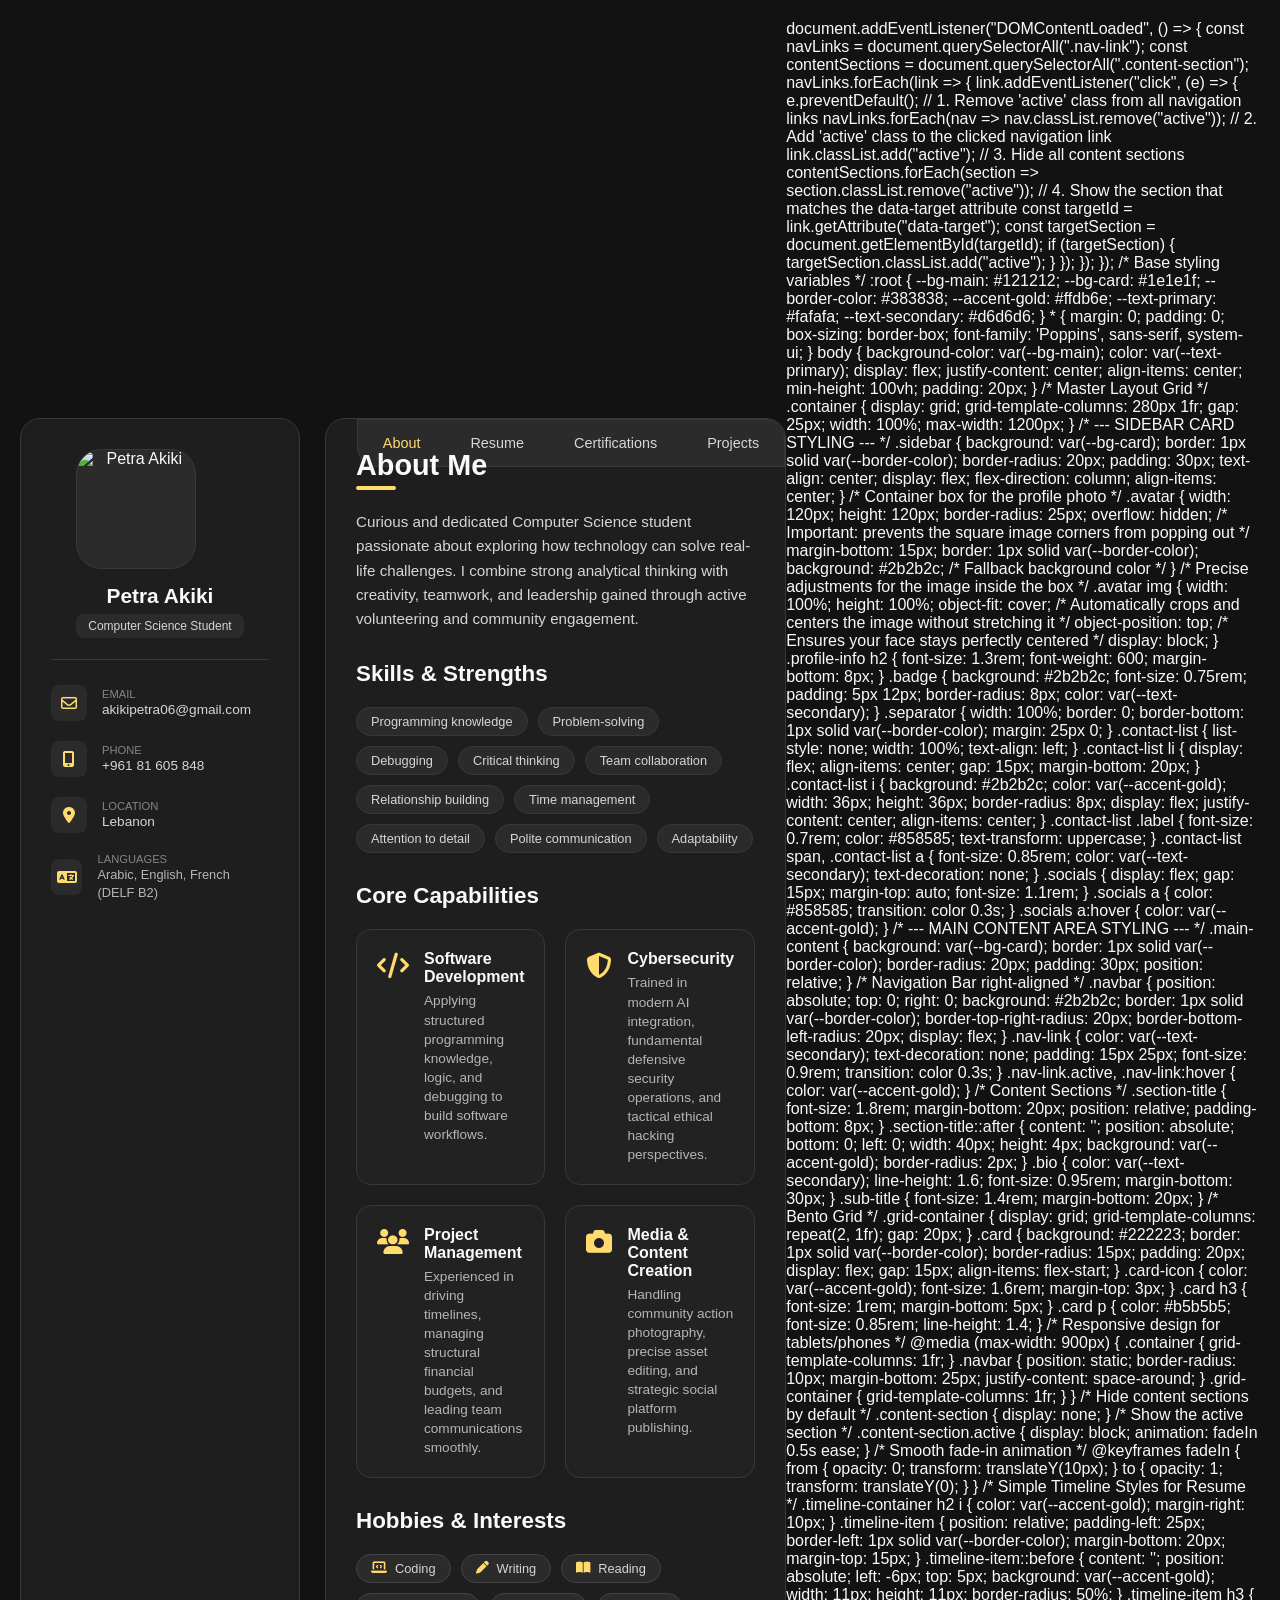
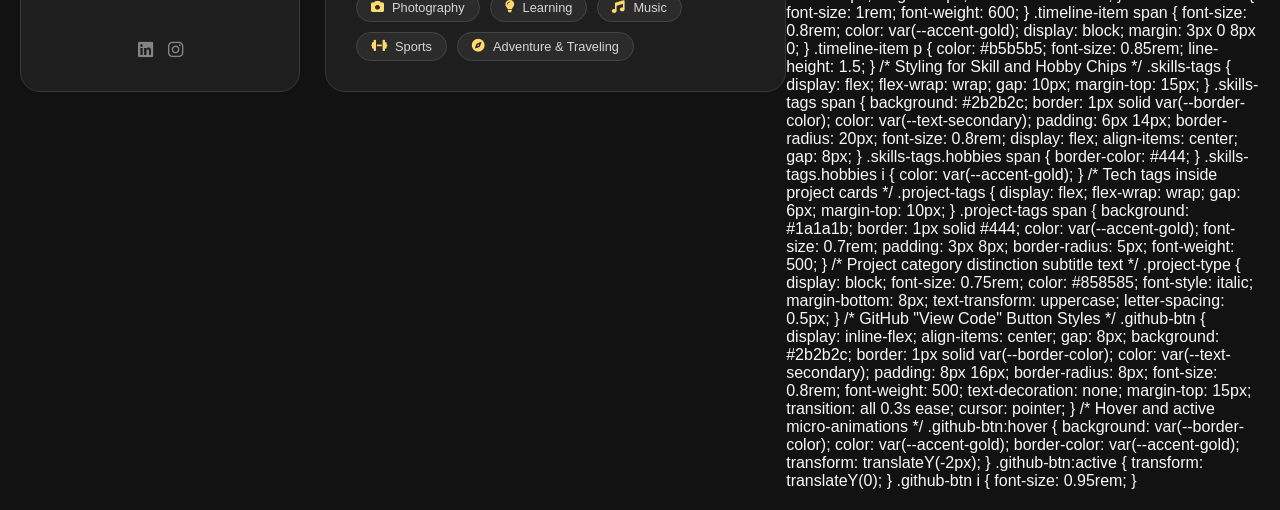
==== index.html @ c352411d "Rename pcv.html to index.html" ====
<!DOCTYPE html>
<html lang="en">
<head>
    <meta charset="UTF-8">
    <meta name="viewport" content="width=device-width, initial-scale=1.0">
    <title>Petra Akiki - Portfolio</title>
    <link rel="stylesheet" href="style.css">
    <link rel="stylesheet" href="https://cdnjs.cloudflare.com/ajax/libs/font-awesome/6.4.0/css/all.min.css">
</head>
<body>

    <div class="container">
        
        <aside class="sidebar">
            <div class="profile-info">
                <div class="avatar">
                    <img src="petra.jpg" alt="Petra Akiki">
                </div>
                <h2>Petra Akiki</h2>
                <span class="badge">Computer Science Student</span>
            </div>

            <hr class="separator">

            <ul class="contact-list">
                <li>
                    <i class="fa-regular fa-envelope"></i>
                    <div>
                        <p class="label">Email</p>
                        <a href="mailto:akikipetra06@gmail.com">akikipetra06@gmail.com</a>
                    </div>
                </li>
                <li>
                    <i class="fa-solid fa-mobile-screen-button"></i>
                    <div>
                        <p class="label">Phone</p>
                        <span>+961 81 605 848</span>
                    </div>
                </li>
                <li>
                    <i class="fa-solid fa-location-dot"></i>
                    <div>
                        <p class="label">Location</p>
                        <span>Lebanon</span>
                    </div>
                </li>
                <li>
                    <i class="fa-solid fa-language"></i>
                    <div>
                        <p class="label">Languages</p>
                        <span style="font-size: 0.8rem; color: #b5b5b5;">
                            Arabic, English, French (DELF B2)
                        </span>
                    </div>
                </li>
            </ul>

            <div class="socials">
                <a href="https://linkedin.com/in/PetraAKIKI" target="_blank"><i class="fa-brands fa-linkedin"></i></a>
                <a href="https://instagram.com/petra_akiki" target="_blank"><i class="fa-brands fa-instagram"></i></a>
            </div>
        </aside>

        <main class="main-content">
            
            <nav class="navbar">
                <a href="#" class="nav-link active" data-target="about">About</a>
                <a href="#" class="nav-link" data-target="resume">Resume</a>
                <a href="#" class="nav-link" data-target="certifications">Certifications</a>
                <a href="#" class="nav-link" data-target="projects">Projects</a>            
            </nav>

            <section id="about" class="content-section active">
                <h1 class="section-title">About Me</h1>
                <p class="bio">
                    Curious and dedicated Computer Science student passionate about exploring how technology can solve real-life challenges. I combine strong analytical thinking with creativity, teamwork, and leadership gained through active volunteering and community engagement.
                </p>

                <h2 class="sub-title">Skills & Strengths</h2>
                <div class="skills-tags">
                    <span>Programming knowledge</span>
                    <span>Problem-solving</span>
                    <span>Debugging</span>
                    <span>Critical thinking</span>
                    <span>Team collaboration</span>
                    <span>Relationship building</span>
                    <span>Time management</span>
                    <span>Attention to detail</span>
                    <span>Polite communication</span>
                    <span>Adaptability</span>
                </div>

                <h2 class="sub-title" style="margin-top: 30px;">Core Capabilities</h2>
                <div class="grid-container">
                    <div class="card">
                        <i class="fa-solid fa-code card-icon"></i>
                        <div>
                            <h3>Software Development</h3>
                            <p>Applying structured programming knowledge, logic, and debugging to build software workflows.</p>
                        </div>
                    </div>
                    <div class="card">
                        <i class="fa-solid fa-shield-halved card-icon"></i>
                        <div>
                            <h3>Cybersecurity</h3>
                            <p>Trained in modern AI integration, fundamental defensive security operations, and tactical ethical hacking perspectives.</p>
                        </div>
                    </div>
                    <div class="card">
                        <i class="fa-solid fa-users card-icon"></i>
                        <div>
                            <h3>Project Management</h3>
                            <p>Experienced in driving timelines, managing structural financial budgets, and leading team communications smoothly.</p>
                        </div>
                    </div>
                    <div class="card">
                        <i class="fa-solid fa-camera card-icon"></i>
                        <div>
                            <h3>Media & Content Creation</h3>
                            <p>Handling community action photography, precise asset editing, and strategic social platform publishing.</p>
                        </div>
                    </div>
                </div>

                <h2 class="sub-title" style="margin-top: 30px;">Hobbies & Interests</h2>
                <div class="skills-tags hobbies">
                    <span><i class="fa-solid fa-laptop-code"></i> Coding</span>
                    <span><i class="fa-solid fa-pen"></i> Writing</span>
                    <span><i class="fa-solid fa-book-open"></i> Reading</span>
                    <span><i class="fa-solid fa-camera"></i> Photography</span>
                    <span><i class="fa-solid fa-lightbulb"></i> Learning</span>
                    <span><i class="fa-solid fa-music"></i> Music</span>
                    <span><i class="fa-solid fa-dumbbell"></i> Sports</span>
                    <span><i class="fa-solid fa-compass"></i> Adventure & Traveling</span>
                </div>
            </section>

            <section id="resume" class="content-section">
                <h1 class="section-title">Resume</h1>
                
                <div class="timeline-container">
                    <h2 class="sub-title"><i class="fa-solid fa-briefcase"></i> Professional Experience</h2>
                    <div class="timeline-item">
                        <h3>Instructor — GROUPE Z</h3>
                        <span>2024 - Present</span>
                        <p>Facilitated high-level cooperative communication channels across internal staff, youth participants, parental stakeholders, and leadership. Actively relied on deep patience and strategic problem-solving daily.</p>
                    </div>
                    <div class="timeline-item">
                        <h3>Sales Representative — NAT'S NUTS</h3>
                        <span>2025 - Present</span>
                        <p>Utilized persuasive relationship-building frameworks, active listening, and a proactive attitude to systematically exceed designated sales benchmarks and deliver granular daily revenue logging.</p>
                    </div>
                </div>

                <div class="timeline-container" style="margin-top: 30px;">
                    <h2 class="sub-title"><i class="fa-solid fa-hands-holding-child"></i> Volunteering & Community Service</h2>
                    <div class="timeline-item">
                        <h3>Animatrice, Social Agent, Treasurer & Secretary — Fersen / Tala2e3 / Chabibeh</h3>
                        <span>2015 - 2025</span>
                        <p>Managed multiple overlapping concurrent community operations. Spearheaded end-to-end camp logistics, generated visual media assets for social networks, organized financial logging systems, balanced operating budgets, and directly handled critical customer service operations.</p>
                    </div>
                    <div class="timeline-item">
                        <h3>Scout Troop Leader — Mar Ephrem Scout, Kfardebian</h3>
                        <span>2012 - 2022</span>
                        <p>Coordinated safely structured remote camping ventures, integrated foundational life lessons into engaging weekly events, and conducted alignment meetings alongside parent circles and troop directors.</p>
                    </div>
                    <div class="timeline-item">
                        <h3>Choral Music Player — Mar Ephrem Kfardebian</h3>
                        <span>2019 - 2024</span>
                        <p>Contributed to communal group musical events and rhythmic team settings.</p>
                    </div>
                    <div class="timeline-item">
                        <h3>Voluntary Assistant — SESOBEL</h3>
                        <span>June 2023 - July 2023</span>
                        <p>Employed heavy empathetic care strategies and close teamwork models to provide structured, safe, and positive spaces tailored for children navigating disabilities.</p>
                    </div>
                </div>

                <div class="timeline-container" style="margin-top: 30px;">
                    <h2 class="sub-title"><i class="fa-solid fa-graduation-cap"></i> Education</h2>
                    <div class="timeline-item">
                        <h3>License in Computer Science — LEBANESE UNIVERSITY</h3>
                        <span>2024 - Present</span>
                    </div>
                    <div class="timeline-item">
                        <h3>Lebanese Baccalaureate (SG) — SSCC-KFARDEBIANE SCHOOL</h3>
                        <span>General Education (Graduated 2024)</span>
                    </div>
                </div>
            </section>

            <section id="certifications" class="content-section">
                <h1 class="section-title">Certifications & Honors</h1>
                <div class="grid-container">
                    <div class="card">
                        <i class="fa-solid fa-shield-halved card-icon"></i>
                        <div>
                            <h3>CYBERSECURITY (SHORT COURSE)</h3>
                            <p>OHSC — <strong>May 24, 2026</strong></p>
                        </div>
                    </div>
                    <div class="card">
                        <i class="fa-solid fa-robot card-icon"></i>
                        <div>
                            <h3>Introduction to Modern AI</h3>
                            <p>Lusail University via Cisco Networking Academy — <strong>March 9, 2026</strong></p>
                        </div>
                    </div>
                    <div class="card">
                        <i class="fa-solid fa-shield-halved card-icon"></i>
                        <div>
                            <h3>Introduction to Cybersecurity</h3>
                            <p>Lusail University via Cisco Networking Academy — <strong>March 6, 2026</strong></p>
                        </div>
                    </div>
                    <div class="card">
                        <i class="fa-solid fa-user-ninja card-icon"></i>
                        <div>
                            <h3>Inside the Mind of Ethical Hackers</h3>
                            <p>Semicolon Professional Attendance Certification — <strong>2025</strong></p>
                        </div>
                    </div>
                    <div class="card">
                        <i class="fa-solid fa-passport card-icon"></i>
                        <div>
                            <h3>How to Land Your First Cybersecurity Job</h3>
                            <p>Semicolon Career Acceleration Workshop Attendance — <strong>2025</strong></p>
                        </div>
                    </div>
                    <div class="card">
                        <i class="fa-solid fa-dna card-icon"></i>
                        <div>
                            <h3>Bio-Informatics Research Workshop</h3>
                            <p>IEEE Student Branch - Lebanese University — <strong>2024</strong></p>
                        </div>
                    </div>

                    <div class="card">
                        <i class="fa-solid fa-medal card-icon"></i>
                        <div>
                            <h3>Lebanese Baccalaureate (SG)</h3>
                            <p>General Education (General Sciences Track) — <strong>2024</strong></p>
                        </div>
                    </div>

                    <div class="card">
                        <i class="fa-solid fa-certificate card-icon"></i>
                        <div>
                            <h3>DELF B2 Language Certification</h3>
                            <p>Institut français (Validated French Fluency Competency) — <strong>2024</strong></p>
                        </div>
                    </div>
                    <div class="card">
                        <i class="fa-solid fa-gamepad card-icon"></i>
                        <div>
                            <h3>Intro to Computer Programming & Game Dev</h3>
                            <p>J-Tech Academy — <strong>2023</strong></p>
                        </div>
                    </div>
                </div>
            </section>

            <section id="projects" class="content-section">
                <h1 class="section-title">Projects</h1>
                <div class="grid-container">
                    
                    <div class="card project-card">
                        <i class="fa-solid fa-database card-icon"></i>
                        <div>
                            <h3>Petrol Station & Coffee Shop Database</h3>
                            <span class="project-type">Academic & Real-Life Application</span>
                            <p>Designed and optimized the complete relational database schema to support a dual-service petrol station and coffee shop business. Implemented structural integrity constraints, data normalization protocols, and written complex SQL queries to track inventory, transactions, and sales workflows.</p>
                            <div class="project-tags">
                                <span>SQL</span>
                                <span>Database Design</span>
                                <span>Relational Schema</span>
                            </div>
                        </div>
                    </div>

                    <div class="card project-card">
                        <i class="fa-brands fa-python card-icon"></i>
                        <div>
                            <h3>Automated Exam Planner Generator</h3>
                            <span class="project-type">University Academic Project</span>
                            <p>Built a functional algorithmic scheduling tool in Python designed to generate automated exam planners. Utilized object-oriented principles, custom constraint logic, and date-time management structures to output collision-free study and examination timelines.</p>
                            <div class="project-tags">
                                <span>Python</span>
                                <span>OOP</span>
                                <span>Scheduling Algorithms</span>
                                <span>Logic Design</span>
                            </div>
                        </div>
                    </div>

                    <div class="card project-card">
                        <i class="fa-solid fa-gas-pump card-icon"></i>
                        <div>
                            <h3>Commercial Web Platform</h3>
                            <span class="project-type">Real-Life Solution (Pending Deployment)</span>
                            <p>Engineered a multi-service client web interface custom-tailored for a combined Coffee Shop and Petrol Station business model. Focused on UI fluid navigation, responsive service menus, and optimized styling scripts to complement the business infrastructure.</p>
                            <div class="project-tags">
                                <span>HTML5</span>
                                <span>CSS3</span>
                                <span>JavaScript</span>
                                <span>UI/UX Design</span>
                            </div>
                        </div>
                    </div>

                    <div class="card project-card">
                        <i class="fa-solid fa-wand-magic-sparkles card-icon"></i>
                        <div>
                            <h3>Creative E-Commerce Web Interface</h3>
                            <span class="project-type">Real-Life Solution (Pending Deployment)</span>
                            <p>Developed a dual-purpose frontend platform combining an elegant visual portfolio layout for an Event Designer alongside a dynamic retail layout for a Toy Store. Emphasizes clean semantic modular architecture and complete asset responsiveness.</p>
                            <div class="project-tags">
                                <span>Frontend Dev</span>
                                <span>Responsive Layout</span>
                                <span>Web Styling</span>
                            </div>
                        </div>
                    </div>

                    <div class="card project-card">
                        <i class="fa-solid fa-map-location-dot card-icon"></i>
                        <div>
                            <h3>Interactive Lebanon Travel Planner</h3>
                            <span class="project-type">University Academic Project</span>
                            <p>Created an interactive tourism web platform showcasing prime destinations to visit in Lebanon. Programmed custom client-side conditional logic that dynamically cross-references a user's arrival date to generate targeted packaging checklists and seasonal activity suggestions.</p>
                            <div class="project-tags">
                                <span>HTML/CSS</span>
                                <span>JavaScript DOM</span>
                                <span>Conditional Logic</span>
                            </div>
                        </div>
                    </div>

                    <div class="card project-card">
                        <i class="fa-solid fa-gamepad card-icon"></i>
                        <div>
                            <h3>Interactive Game Canvas Simulation</h3>
                            <span class="project-type">J-Tech Academy Certification Project (2023)</span>
                            <p>Programmed an interactive environment and custom canvas game logic rendering loop vectors, state switches, and collision detections via the p5.js library.</p>
                            <div class="project-tags">
                                <span>p5.js</span>
                                <span>JavaScript</span>
                                <span>Game Loop Logic</span>
                                <span>Creative Coding</span>
                            </div>
                        </div>
                    </div>

                </div>
            </section>
        </main>
    </div>

    <script src="script.js"></script>
</body>
</html>
document.addEventListener("DOMContentLoaded", () => {
    const navLinks = document.querySelectorAll(".nav-link");
    const contentSections = document.querySelectorAll(".content-section");

    navLinks.forEach(link => {
        link.addEventListener("click", (e) => {
            e.preventDefault();

            // 1. Remove 'active' class from all navigation links
            navLinks.forEach(nav => nav.classList.remove("active"));
            
            // 2. Add 'active' class to the clicked navigation link
            link.classList.add("active");

            // 3. Hide all content sections
            contentSections.forEach(section => section.classList.remove("active"));

            // 4. Show the section that matches the data-target attribute
            const targetId = link.getAttribute("data-target");
            const targetSection = document.getElementById(targetId);
            if (targetSection) {
                targetSection.classList.add("active");
            }
        });
    });
});
/* Base styling variables */
:root {
    --bg-main: #121212;
    --bg-card: #1e1e1f;
    --border-color: #383838;
    --accent-gold: #ffdb6e;
    --text-primary: #fafafa;
    --text-secondary: #d6d6d6;
}

* {
    margin: 0;
    padding: 0;
    box-sizing: border-box;
    font-family: 'Poppins', sans-serif, system-ui;
}

body {
    background-color: var(--bg-main);
    color: var(--text-primary);
    display: flex;
    justify-content: center;
    align-items: center;
    min-height: 100vh;
    padding: 20px;
}

/* Master Layout Grid */
.container {
    display: grid;
    grid-template-columns: 280px 1fr;
    gap: 25px;
    width: 100%;
    max-width: 1200px;
}

/* --- SIDEBAR CARD STYLING --- */
.sidebar {
    background: var(--bg-card);
    border: 1px solid var(--border-color);
    border-radius: 20px;
    padding: 30px;
    text-align: center;
    display: flex;
    flex-direction: column;
    align-items: center;
}

/* Container box for the profile photo */
.avatar {
    width: 120px;
    height: 120px;
    border-radius: 25px;
    overflow: hidden; /* Important: prevents the square image corners from popping out */
    margin-bottom: 15px;
    border: 1px solid var(--border-color);
    background: #2b2b2c; /* Fallback background color */
}

/* Precise adjustments for the image inside the box */
.avatar img {
    width: 100%;
    height: 100%;
    object-fit: cover; /* Automatically crops and centers the image without stretching it */
    object-position: top; /* Ensures your face stays perfectly centered */
    display: block;
}
.profile-info h2 {
    font-size: 1.3rem;
    font-weight: 600;
    margin-bottom: 8px;
}

.badge {
    background: #2b2b2c;
    font-size: 0.75rem;
    padding: 5px 12px;
    border-radius: 8px;
    color: var(--text-secondary);
}

.separator {
    width: 100%;
    border: 0;
    border-bottom: 1px solid var(--border-color);
    margin: 25px 0;
}

.contact-list {
    list-style: none;
    width: 100%;
    text-align: left;
}

.contact-list li {
    display: flex;
    align-items: center;
    gap: 15px;
    margin-bottom: 20px;
}

.contact-list i {
    background: #2b2b2c;
    color: var(--accent-gold);
    width: 36px;
    height: 36px;
    border-radius: 8px;
    display: flex;
    justify-content: center;
    align-items: center;
}

.contact-list .label {
    font-size: 0.7rem;
    color: #858585;
    text-transform: uppercase;
}

.contact-list span, .contact-list a {
    font-size: 0.85rem;
    color: var(--text-secondary);
    text-decoration: none;
}

.socials {
    display: flex;
    gap: 15px;
    margin-top: auto;
    font-size: 1.1rem;
}

.socials a {
    color: #858585;
    transition: color 0.3s;
}

.socials a:hover {
    color: var(--accent-gold);
}

/* --- MAIN CONTENT AREA STYLING --- */
.main-content {
    background: var(--bg-card);
    border: 1px solid var(--border-color);
    border-radius: 20px;
    padding: 30px;
    position: relative;
}

/* Navigation Bar right-aligned */
.navbar {
    position: absolute;
    top: 0;
    right: 0;
    background: #2b2b2c;
    border: 1px solid var(--border-color);
    border-top-right-radius: 20px;
    border-bottom-left-radius: 20px;
    display: flex;
}

.nav-link {
    color: var(--text-secondary);
    text-decoration: none;
    padding: 15px 25px;
    font-size: 0.9rem;
    transition: color 0.3s;
}

.nav-link.active, .nav-link:hover {
    color: var(--accent-gold);
}

/* Content Sections */
.section-title {
    font-size: 1.8rem;
    margin-bottom: 20px;
    position: relative;
    padding-bottom: 8px;
}

.section-title::after {
    content: '';
    position: absolute;
    bottom: 0;
    left: 0;
    width: 40px;
    height: 4px;
    background: var(--accent-gold);
    border-radius: 2px;
}

.bio {
    color: var(--text-secondary);
    line-height: 1.6;
    font-size: 0.95rem;
    margin-bottom: 30px;
}

.sub-title {
    font-size: 1.4rem;
    margin-bottom: 20px;
}

/* Bento Grid */
.grid-container {
    display: grid;
    grid-template-columns: repeat(2, 1fr);
    gap: 20px;
}

.card {
    background: #222223;
    border: 1px solid var(--border-color);
    border-radius: 15px;
    padding: 20px;
    display: flex;
    gap: 15px;
    align-items: flex-start;
}

.card-icon {
    color: var(--accent-gold);
    font-size: 1.6rem;
    margin-top: 3px;
}

.card h3 {
    font-size: 1rem;
    margin-bottom: 5px;
}

.card p {
    color: #b5b5b5;
    font-size: 0.85rem;
    line-height: 1.4;
}

/* Responsive design for tablets/phones */
@media (max-width: 900px) {
    .container {
        grid-template-columns: 1fr;
    }
    .navbar {
        position: static;
        border-radius: 10px;
        margin-bottom: 25px;
        justify-content: space-around;
    }
    .grid-container {
        grid-template-columns: 1fr;
    }
}
/* Hide content sections by default */
.content-section {
    display: none;
}

/* Show the active section */
.content-section.active {
    display: block;
    animation: fadeIn 0.5s ease;
}

/* Smooth fade-in animation */
@keyframes fadeIn {
    from { opacity: 0; transform: translateY(10px); }
    to { opacity: 1; transform: translateY(0); }
}

/* Simple Timeline Styles for Resume */
.timeline-container h2 i {
    color: var(--accent-gold);
    margin-right: 10px;
}

.timeline-item {
    position: relative;
    padding-left: 25px;
    border-left: 1px solid var(--border-color);
    margin-bottom: 20px;
    margin-top: 15px;
}

.timeline-item::before {
    content: '';
    position: absolute;
    left: -6px;
    top: 5px;
    background: var(--accent-gold);
    width: 11px;
    height: 11px;
    border-radius: 50%;
}

.timeline-item h3 {
    font-size: 1rem;
    font-weight: 600;
}

.timeline-item span {
    font-size: 0.8rem;
    color: var(--accent-gold);
    display: block;
    margin: 3px 0 8px 0;
}

.timeline-item p {
    color: #b5b5b5;
    font-size: 0.85rem;
    line-height: 1.5;
}
/* Styling for Skill and Hobby Chips */
.skills-tags {
    display: flex;
    flex-wrap: wrap;
    gap: 10px;
    margin-top: 15px;
}

.skills-tags span {
    background: #2b2b2c;
    border: 1px solid var(--border-color);
    color: var(--text-secondary);
    padding: 6px 14px;
    border-radius: 20px;
    font-size: 0.8rem;
    display: flex;
    align-items: center;
    gap: 8px;
}

.skills-tags.hobbies span {
    border-color: #444;
}

.skills-tags.hobbies i {
    color: var(--accent-gold);
}

/* Tech tags inside project cards */
.project-tags {
    display: flex;
    flex-wrap: wrap;
    gap: 6px;
    margin-top: 10px;
}

.project-tags span {
    background: #1a1a1b;
    border: 1px solid #444;
    color: var(--accent-gold);
    font-size: 0.7rem;
    padding: 3px 8px;
    border-radius: 5px;
    font-weight: 500;
}

/* Project category distinction subtitle text */
.project-type {
    display: block;
    font-size: 0.75rem;
    color: #858585;
    font-style: italic;
    margin-bottom: 8px;
    text-transform: uppercase;
    letter-spacing: 0.5px;
}

/* GitHub "View Code" Button Styles */
.github-btn {
    display: inline-flex;
    align-items: center;
    gap: 8px;
    background: #2b2b2c;
    border: 1px solid var(--border-color);
    color: var(--text-secondary);
    padding: 8px 16px;
    border-radius: 8px;
    font-size: 0.8rem;
    font-weight: 500;
    text-decoration: none;
    margin-top: 15px;
    transition: all 0.3s ease;
    cursor: pointer;
}

/* Hover and active micro-animations */
.github-btn:hover {
    background: var(--border-color);
    color: var(--accent-gold);
    border-color: var(--accent-gold);
    transform: translateY(-2px);
}

.github-btn:active {
    transform: translateY(0);
}

.github-btn i {
    font-size: 0.95rem;
}
---- style.css ----
/* Base styling variables */
:root {
    --bg-main: #121212;
    --bg-card: #1e1e1f;
    --border-color: #383838;
    --accent-gold: #ffdb6e;
    --text-primary: #fafafa;
    --text-secondary: #d6d6d6;
}

* {
    margin: 0;
    padding: 0;
    box-sizing: border-box;
    font-family: 'Poppins', sans-serif, system-ui;
}

body {
    background-color: var(--bg-main);
    color: var(--text-primary);
    display: flex;
    justify-content: center;
    align-items: center;
    min-height: 100vh;
    padding: 20px;
}

/* Master Layout Grid */
.container {
    display: grid;
    grid-template-columns: 280px 1fr;
    gap: 25px;
    width: 100%;
    max-width: 1200px;
}

/* --- SIDEBAR CARD STYLING --- */
.sidebar {
    background: var(--bg-card);
    border: 1px solid var(--border-color);
    border-radius: 20px;
    padding: 30px;
    text-align: center;
    display: flex;
    flex-direction: column;
    align-items: center;
}

/* Container box for the profile photo */
.avatar {
    width: 120px;
    height: 120px;
    border-radius: 25px;
    overflow: hidden; /* Important: prevents the square image corners from popping out */
    margin-bottom: 15px;
    border: 1px solid var(--border-color);
    background: #2b2b2c; /* Fallback background color */
}

/* Precise adjustments for the image inside the box */
.avatar img {
    width: 100%;
    height: 100%;
    object-fit: cover; /* Automatically crops and centers the image without stretching it */
    object-position: top; /* Ensures your face stays perfectly centered */
    display: block;
}
.profile-info h2 {
    font-size: 1.3rem;
    font-weight: 600;
    margin-bottom: 8px;
}

.badge {
    background: #2b2b2c;
    font-size: 0.75rem;
    padding: 5px 12px;
    border-radius: 8px;
    color: var(--text-secondary);
}

.separator {
    width: 100%;
    border: 0;
    border-bottom: 1px solid var(--border-color);
    margin: 25px 0;
}

.contact-list {
    list-style: none;
    width: 100%;
    text-align: left;
}

.contact-list li {
    display: flex;
    align-items: center;
    gap: 15px;
    margin-bottom: 20px;
}

.contact-list i {
    background: #2b2b2c;
    color: var(--accent-gold);
    width: 36px;
    height: 36px;
    border-radius: 8px;
    display: flex;
    justify-content: center;
    align-items: center;
}

.contact-list .label {
    font-size: 0.7rem;
    color: #858585;
    text-transform: uppercase;
}

.contact-list span, .contact-list a {
    font-size: 0.85rem;
    color: var(--text-secondary);
    text-decoration: none;
}

.socials {
    display: flex;
    gap: 15px;
    margin-top: auto;
    font-size: 1.1rem;
}

.socials a {
    color: #858585;
    transition: color 0.3s;
}

.socials a:hover {
    color: var(--accent-gold);
}

/* --- MAIN CONTENT AREA STYLING --- */
.main-content {
    background: var(--bg-card);
    border: 1px solid var(--border-color);
    border-radius: 20px;
    padding: 30px;
    position: relative;
}

/* Navigation Bar right-aligned */
.navbar {
    position: absolute;
    top: 0;
    right: 0;
    background: #2b2b2c;
    border: 1px solid var(--border-color);
    border-top-right-radius: 20px;
    border-bottom-left-radius: 20px;
    display: flex;
}

.nav-link {
    color: var(--text-secondary);
    text-decoration: none;
    padding: 15px 25px;
    font-size: 0.9rem;
    transition: color 0.3s;
}

.nav-link.active, .nav-link:hover {
    color: var(--accent-gold);
}

/* Content Sections */
.section-title {
    font-size: 1.8rem;
    margin-bottom: 20px;
    position: relative;
    padding-bottom: 8px;
}

.section-title::after {
    content: '';
    position: absolute;
    bottom: 0;
    left: 0;
    width: 40px;
    height: 4px;
    background: var(--accent-gold);
    border-radius: 2px;
}

.bio {
    color: var(--text-secondary);
    line-height: 1.6;
    font-size: 0.95rem;
    margin-bottom: 30px;
}

.sub-title {
    font-size: 1.4rem;
    margin-bottom: 20px;
}

/* Bento Grid */
.grid-container {
    display: grid;
    grid-template-columns: repeat(2, 1fr);
    gap: 20px;
}

.card {
    background: #222223;
    border: 1px solid var(--border-color);
    border-radius: 15px;
    padding: 20px;
    display: flex;
    gap: 15px;
    align-items: flex-start;
}

.card-icon {
    color: var(--accent-gold);
    font-size: 1.6rem;
    margin-top: 3px;
}

.card h3 {
    font-size: 1rem;
    margin-bottom: 5px;
}

.card p {
    color: #b5b5b5;
    font-size: 0.85rem;
    line-height: 1.4;
}

/* Responsive design for tablets/phones */
@media (max-width: 900px) {
    .container {
        grid-template-columns: 1fr;
    }
    .navbar {
        position: static;
        border-radius: 10px;
        margin-bottom: 25px;
        justify-content: space-around;
    }
    .grid-container {
        grid-template-columns: 1fr;
    }
}
/* Hide content sections by default */
.content-section {
    display: none;
}

/* Show the active section */
.content-section.active {
    display: block;
    animation: fadeIn 0.5s ease;
}

/* Smooth fade-in animation */
@keyframes fadeIn {
    from { opacity: 0; transform: translateY(10px); }
    to { opacity: 1; transform: translateY(0); }
}

/* Simple Timeline Styles for Resume */
.timeline-container h2 i {
    color: var(--accent-gold);
    margin-right: 10px;
}

.timeline-item {
    position: relative;
    padding-left: 25px;
    border-left: 1px solid var(--border-color);
    margin-bottom: 20px;
    margin-top: 15px;
}

.timeline-item::before {
    content: '';
    position: absolute;
    left: -6px;
    top: 5px;
    background: var(--accent-gold);
    width: 11px;
    height: 11px;
    border-radius: 50%;
}

.timeline-item h3 {
    font-size: 1rem;
    font-weight: 600;
}

.timeline-item span {
    font-size: 0.8rem;
    color: var(--accent-gold);
    display: block;
    margin: 3px 0 8px 0;
}

.timeline-item p {
    color: #b5b5b5;
    font-size: 0.85rem;
    line-height: 1.5;
}
/* Styling for Skill and Hobby Chips */
.skills-tags {
    display: flex;
    flex-wrap: wrap;
    gap: 10px;
    margin-top: 15px;
}

.skills-tags span {
    background: #2b2b2c;
    border: 1px solid var(--border-color);
    color: var(--text-secondary);
    padding: 6px 14px;
    border-radius: 20px;
    font-size: 0.8rem;
    display: flex;
    align-items: center;
    gap: 8px;
}

.skills-tags.hobbies span {
    border-color: #444;
}

.skills-tags.hobbies i {
    color: var(--accent-gold);
}

/* Tech tags inside project cards */
.project-tags {
    display: flex;
    flex-wrap: wrap;
    gap: 6px;
    margin-top: 10px;
}

.project-tags span {
    background: #1a1a1b;
    border: 1px solid #444;
    color: var(--accent-gold);
    font-size: 0.7rem;
    padding: 3px 8px;
    border-radius: 5px;
    font-weight: 500;
}

/* Project category distinction subtitle text */
.project-type {
    display: block;
    font-size: 0.75rem;
    color: #858585;
    font-style: italic;
    margin-bottom: 8px;
    text-transform: uppercase;
    letter-spacing: 0.5px;
}

/* GitHub "View Code" Button Styles */
.github-btn {
    display: inline-flex;
    align-items: center;
    gap: 8px;
    background: #2b2b2c;
    border: 1px solid var(--border-color);
    color: var(--text-secondary);
    padding: 8px 16px;
    border-radius: 8px;
    font-size: 0.8rem;
    font-weight: 500;
    text-decoration: none;
    margin-top: 15px;
    transition: all 0.3s ease;
    cursor: pointer;
}

/* Hover and active micro-animations */
.github-btn:hover {
    background: var(--border-color);
    color: var(--accent-gold);
    border-color: var(--accent-gold);
    transform: translateY(-2px);
}

.github-btn:active {
    transform: translateY(0);
}

.github-btn i {
    font-size: 0.95rem;
}
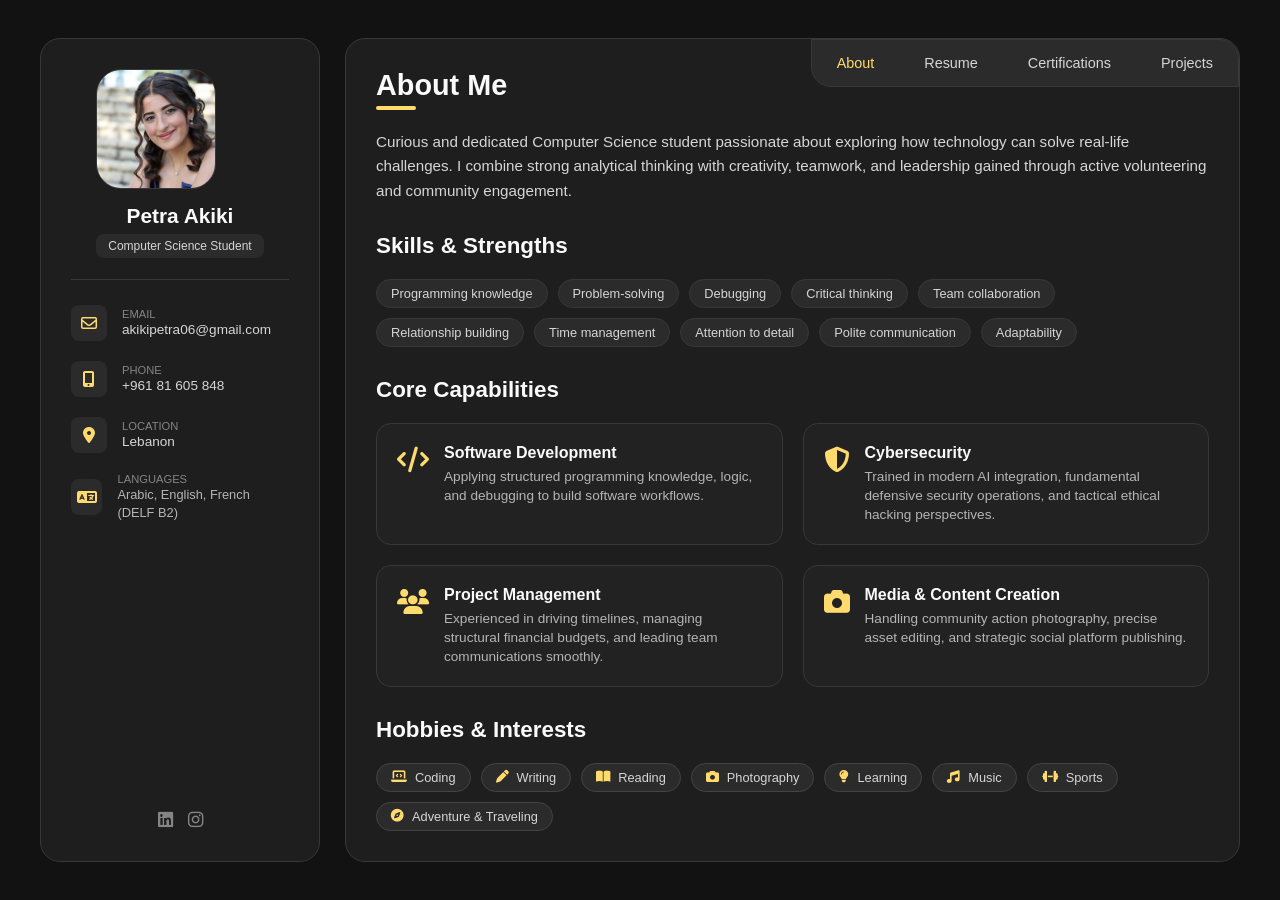
==== commit b07a8219: "Remove JavaScript and CSS styling from index.html Removed JavaScript event listeners and CSS styles " ====
--- a/index.html
+++ b/index.html
@@ -359,431 +359,3 @@
     <script src="script.js"></script>
 </body>
 </html>
-document.addEventListener("DOMContentLoaded", () => {
-    const navLinks = document.querySelectorAll(".nav-link");
-    const contentSections = document.querySelectorAll(".content-section");
-
-    navLinks.forEach(link => {
-        link.addEventListener("click", (e) => {
-            e.preventDefault();
-
-            // 1. Remove 'active' class from all navigation links
-            navLinks.forEach(nav => nav.classList.remove("active"));
-            
-            // 2. Add 'active' class to the clicked navigation link
-            link.classList.add("active");
-
-            // 3. Hide all content sections
-            contentSections.forEach(section => section.classList.remove("active"));
-
-            // 4. Show the section that matches the data-target attribute
-            const targetId = link.getAttribute("data-target");
-            const targetSection = document.getElementById(targetId);
-            if (targetSection) {
-                targetSection.classList.add("active");
-            }
-        });
-    });
-});
-/* Base styling variables */
-:root {
-    --bg-main: #121212;
-    --bg-card: #1e1e1f;
-    --border-color: #383838;
-    --accent-gold: #ffdb6e;
-    --text-primary: #fafafa;
-    --text-secondary: #d6d6d6;
-}
-
-* {
-    margin: 0;
-    padding: 0;
-    box-sizing: border-box;
-    font-family: 'Poppins', sans-serif, system-ui;
-}
-
-body {
-    background-color: var(--bg-main);
-    color: var(--text-primary);
-    display: flex;
-    justify-content: center;
-    align-items: center;
-    min-height: 100vh;
-    padding: 20px;
-}
-
-/* Master Layout Grid */
-.container {
-    display: grid;
-    grid-template-columns: 280px 1fr;
-    gap: 25px;
-    width: 100%;
-    max-width: 1200px;
-}
-
-/* --- SIDEBAR CARD STYLING --- */
-.sidebar {
-    background: var(--bg-card);
-    border: 1px solid var(--border-color);
-    border-radius: 20px;
-    padding: 30px;
-    text-align: center;
-    display: flex;
-    flex-direction: column;
-    align-items: center;
-}
-
-/* Container box for the profile photo */
-.avatar {
-    width: 120px;
-    height: 120px;
-    border-radius: 25px;
-    overflow: hidden; /* Important: prevents the square image corners from popping out */
-    margin-bottom: 15px;
-    border: 1px solid var(--border-color);
-    background: #2b2b2c; /* Fallback background color */
-}
-
-/* Precise adjustments for the image inside the box */
-.avatar img {
-    width: 100%;
-    height: 100%;
-    object-fit: cover; /* Automatically crops and centers the image without stretching it */
-    object-position: top; /* Ensures your face stays perfectly centered */
-    display: block;
-}
-.profile-info h2 {
-    font-size: 1.3rem;
-    font-weight: 600;
-    margin-bottom: 8px;
-}
-
-.badge {
-    background: #2b2b2c;
-    font-size: 0.75rem;
-    padding: 5px 12px;
-    border-radius: 8px;
-    color: var(--text-secondary);
-}
-
-.separator {
-    width: 100%;
-    border: 0;
-    border-bottom: 1px solid var(--border-color);
-    margin: 25px 0;
-}
-
-.contact-list {
-    list-style: none;
-    width: 100%;
-    text-align: left;
-}
-
-.contact-list li {
-    display: flex;
-    align-items: center;
-    gap: 15px;
-    margin-bottom: 20px;
-}
-
-.contact-list i {
-    background: #2b2b2c;
-    color: var(--accent-gold);
-    width: 36px;
-    height: 36px;
-    border-radius: 8px;
-    display: flex;
-    justify-content: center;
-    align-items: center;
-}
-
-.contact-list .label {
-    font-size: 0.7rem;
-    color: #858585;
-    text-transform: uppercase;
-}
-
-.contact-list span, .contact-list a {
-    font-size: 0.85rem;
-    color: var(--text-secondary);
-    text-decoration: none;
-}
-
-.socials {
-    display: flex;
-    gap: 15px;
-    margin-top: auto;
-    font-size: 1.1rem;
-}
-
-.socials a {
-    color: #858585;
-    transition: color 0.3s;
-}
-
-.socials a:hover {
-    color: var(--accent-gold);
-}
-
-/* --- MAIN CONTENT AREA STYLING --- */
-.main-content {
-    background: var(--bg-card);
-    border: 1px solid var(--border-color);
-    border-radius: 20px;
-    padding: 30px;
-    position: relative;
-}
-
-/* Navigation Bar right-aligned */
-.navbar {
-    position: absolute;
-    top: 0;
-    right: 0;
-    background: #2b2b2c;
-    border: 1px solid var(--border-color);
-    border-top-right-radius: 20px;
-    border-bottom-left-radius: 20px;
-    display: flex;
-}
-
-.nav-link {
-    color: var(--text-secondary);
-    text-decoration: none;
-    padding: 15px 25px;
-    font-size: 0.9rem;
-    transition: color 0.3s;
-}
-
-.nav-link.active, .nav-link:hover {
-    color: var(--accent-gold);
-}
-
-/* Content Sections */
-.section-title {
-    font-size: 1.8rem;
-    margin-bottom: 20px;
-    position: relative;
-    padding-bottom: 8px;
-}
-
-.section-title::after {
-    content: '';
-    position: absolute;
-    bottom: 0;
-    left: 0;
-    width: 40px;
-    height: 4px;
-    background: var(--accent-gold);
-    border-radius: 2px;
-}
-
-.bio {
-    color: var(--text-secondary);
-    line-height: 1.6;
-    font-size: 0.95rem;
-    margin-bottom: 30px;
-}
-
-.sub-title {
-    font-size: 1.4rem;
-    margin-bottom: 20px;
-}
-
-/* Bento Grid */
-.grid-container {
-    display: grid;
-    grid-template-columns: repeat(2, 1fr);
-    gap: 20px;
-}
-
-.card {
-    background: #222223;
-    border: 1px solid var(--border-color);
-    border-radius: 15px;
-    padding: 20px;
-    display: flex;
-    gap: 15px;
-    align-items: flex-start;
-}
-
-.card-icon {
-    color: var(--accent-gold);
-    font-size: 1.6rem;
-    margin-top: 3px;
-}
-
-.card h3 {
-    font-size: 1rem;
-    margin-bottom: 5px;
-}
-
-.card p {
-    color: #b5b5b5;
-    font-size: 0.85rem;
-    line-height: 1.4;
-}
-
-/* Responsive design for tablets/phones */
-@media (max-width: 900px) {
-    .container {
-        grid-template-columns: 1fr;
-    }
-    .navbar {
-        position: static;
-        border-radius: 10px;
-        margin-bottom: 25px;
-        justify-content: space-around;
-    }
-    .grid-container {
-        grid-template-columns: 1fr;
-    }
-}
-/* Hide content sections by default */
-.content-section {
-    display: none;
-}
-
-/* Show the active section */
-.content-section.active {
-    display: block;
-    animation: fadeIn 0.5s ease;
-}
-
-/* Smooth fade-in animation */
-@keyframes fadeIn {
-    from { opacity: 0; transform: translateY(10px); }
-    to { opacity: 1; transform: translateY(0); }
-}
-
-/* Simple Timeline Styles for Resume */
-.timeline-container h2 i {
-    color: var(--accent-gold);
-    margin-right: 10px;
-}
-
-.timeline-item {
-    position: relative;
-    padding-left: 25px;
-    border-left: 1px solid var(--border-color);
-    margin-bottom: 20px;
-    margin-top: 15px;
-}
-
-.timeline-item::before {
-    content: '';
-    position: absolute;
-    left: -6px;
-    top: 5px;
-    background: var(--accent-gold);
-    width: 11px;
-    height: 11px;
-    border-radius: 50%;
-}
-
-.timeline-item h3 {
-    font-size: 1rem;
-    font-weight: 600;
-}
-
-.timeline-item span {
-    font-size: 0.8rem;
-    color: var(--accent-gold);
-    display: block;
-    margin: 3px 0 8px 0;
-}
-
-.timeline-item p {
-    color: #b5b5b5;
-    font-size: 0.85rem;
-    line-height: 1.5;
-}
-/* Styling for Skill and Hobby Chips */
-.skills-tags {
-    display: flex;
-    flex-wrap: wrap;
-    gap: 10px;
-    margin-top: 15px;
-}
-
-.skills-tags span {
-    background: #2b2b2c;
-    border: 1px solid var(--border-color);
-    color: var(--text-secondary);
-    padding: 6px 14px;
-    border-radius: 20px;
-    font-size: 0.8rem;
-    display: flex;
-    align-items: center;
-    gap: 8px;
-}
-
-.skills-tags.hobbies span {
-    border-color: #444;
-}
-
-.skills-tags.hobbies i {
-    color: var(--accent-gold);
-}
-
-/* Tech tags inside project cards */
-.project-tags {
-    display: flex;
-    flex-wrap: wrap;
-    gap: 6px;
-    margin-top: 10px;
-}
-
-.project-tags span {
-    background: #1a1a1b;
-    border: 1px solid #444;
-    color: var(--accent-gold);
-    font-size: 0.7rem;
-    padding: 3px 8px;
-    border-radius: 5px;
-    font-weight: 500;
-}
-
-/* Project category distinction subtitle text */
-.project-type {
-    display: block;
-    font-size: 0.75rem;
-    color: #858585;
-    font-style: italic;
-    margin-bottom: 8px;
-    text-transform: uppercase;
-    letter-spacing: 0.5px;
-}
-
-/* GitHub "View Code" Button Styles */
-.github-btn {
-    display: inline-flex;
-    align-items: center;
-    gap: 8px;
-    background: #2b2b2c;
-    border: 1px solid var(--border-color);
-    color: var(--text-secondary);
-    padding: 8px 16px;
-    border-radius: 8px;
-    font-size: 0.8rem;
-    font-weight: 500;
-    text-decoration: none;
-    margin-top: 15px;
-    transition: all 0.3s ease;
-    cursor: pointer;
-}
-
-/* Hover and active micro-animations */
-.github-btn:hover {
-    background: var(--border-color);
-    color: var(--accent-gold);
-    border-color: var(--accent-gold);
-    transform: translateY(-2px);
-}
-
-.github-btn:active {
-    transform: translateY(0);
-}
-
-.github-btn i {
-    font-size: 0.95rem;
-}
